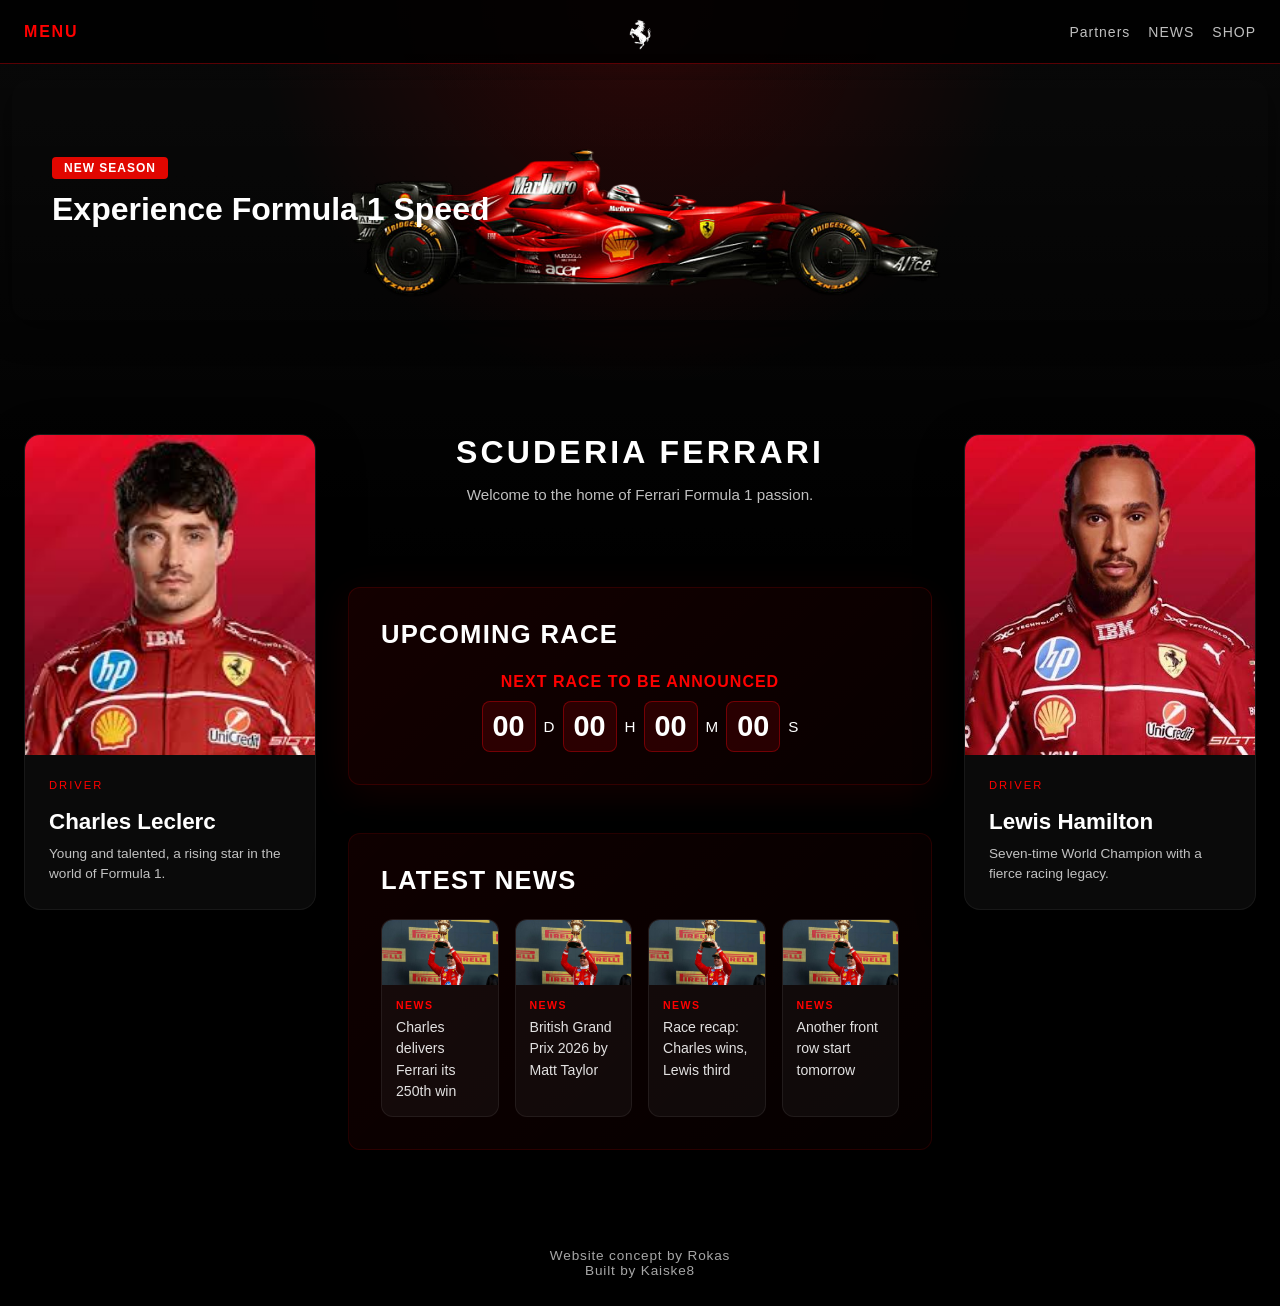
==== index.html @ 15b26557 "update" ====
<!DOCTYPE html>
<html lang="en">
<head>
    <meta charset="UTF-8">
    <meta name="viewport" content="width=device-width, initial-scale=1.0">
    <title>Kaiske8 | Scuderia Ferrari Hub</title>
    <link rel="icon" href="Ferrari-favicon.png" type="image/x-icon">
    <link rel="stylesheet" href="style.css">
</head>
<body>
    <!-- The Top Navigation Bar -->
    <header class="ferrari-navbar">
        <button class="menu-btn" type="button">MENU</button>

        <div class="logo-container" aria-label="Ferrari Homepage">
            <img src="ferrari-logo.png" alt="Ferrari Logo" class="navbar-logo" tabindex="-1">
        </div>

        <div class="nav-actions">
            <a href="https://www.ferrari.com/formula1/partners" class="nav-link" target="_blank" rel="noopener">Partners</a>
            <a href="https://www.ferrari.com/en-RO/formula1/news" class="nav-link" target="_blank" rel="noopener">NEWS</a>
            <a href="https://store.ferrari.com/en-it/" class="nav-link" target="_blank" rel="noopener">SHOP</a>
        </div>
    </header>
   <!-- Main Container for the New Hero Card -->
<div class="f1-hero-card" onclick="playEngineSound()">
  <div class="f1-hero-content">
    <span class="f1-tag">New Season</span>
    <h1>Experience Formula 1 Speed</h1>
  </div>
  
  <!-- F1 Car Image -->
  <img src="f1-car.png" alt="F1 Car" class="f1-car-image">
  
  <!-- Hidden Audio Element -->
  <audio id="f1-engine-sound" src="Engine.mp3" preload="auto"></audio>
</div>

<script>
function playEngineSound() {
  const sound = document.getElementById('f1-engine-sound');
  
  sound.currentTime = 0; 
  
  // Play the engine sound
  sound.play().catch(error => {
    console.log("Browser blocked autoplay. User interaction verified:", error);
  });
}
</script>

<style>
.f1-hero-card {
  position: relative;
  width: calc(100% - 24px);
  margin: 80px auto 32px;
  min-height: 240px;
  background: linear-gradient(135deg, #0000 0%, #0000 100%);
  color: #ffffff;
  border-radius: 16px;
  padding: 40px;
  overflow: hidden;
  cursor: pointer;
  display: flex;
  align-items: center;
  margin-bottom: 50px; /* Crucial: This pushes your old title and cards down */
  box-shadow: 0 10px 30px rgba(0,0,0,0.5);
  transition: transform 0.3s ease, box-shadow 0.3s ease;
}

/* Subtle interactive hover effect */
.f1-hero-card:hover {
  transform: scale(1.005);
  box-shadow: 0 15px 35px rgba(225, 6, 0, 0.2); /* F1 Red glow */
}

.f1-hero-content {
  max-width: 50%;
  z-index: 2;
}

.f1-tag {
  background: #e10600; /* Official F1 Red */
  padding: 4px 12px;
  border-radius: 4px;
  font-weight: bold;
  font-size: 12px;
  text-transform: uppercase;
  letter-spacing: 1px;
}

.f1-hero-content h1 {
  font-size: 2rem;
  margin: 15px 0;
}

.f1-car-image {
  position: absolute;
  right: -25%;
  bottom: 50%;
  height: 150%;
  width: 150%;
  transform: translateY(50%);
  object-fit: contain;
  z-index: 1;
  pointer-events: none;
}
</style>

    <main class="hero-section">
        <section class="homepage-layout">
            <!-- Left: Charles Leclerc -->
            <div class="left-column">
                <a href="charles.html" class="hero-card" aria-label="Charles Leclerc">
                    <img src="charles.jpg" alt="Charles Leclerc" class="driver-photo">
                    <div class="hero-caption">
                        <span class="driver-role">Driver</span>
                        <h2>Charles Leclerc</h2>
                        <p>Young and talented, a rising star in the world of Formula 1.</p>
                    </div>
                </a>
            </div>

            <!-- Middle: Hero Content + Upcoming Race & News -->
            <div class="middle-column">
                <section class="hero-content" style="text-align: center;">
                    <h1> Scuderia Ferrari</h1>
                    <p>Welcome to the home of Ferrari Formula 1 passion.</p>
                </section>

                <section class="next-race">
                    <h2>Upcoming Race</h2>
                    <div id="race-countdown" data-target="2026-06-28T13:00:00Z">
                        <div class="next-race-name"></div>
                        <div class="countdown-timer">
                            <span class="cd-days">00</span> D
                            <span class="cd-hours">00</span> H
                            <span class="cd-minutes">00</span> M
                            <span class="cd-seconds">00</span> S
                        </div>
                    </div>
                </section>

                <section class="news">
                   <h2>Latest News</h2>
                   <div class="news-grid">
                    <a href="https://www.ferrari.com/en-EN/formula1/articles/austrian-grand-prix-2026-free-practice-2" class="news-card" target="_blank" rel="noopener">
                <img src="news-1.jpg" alt="Charles delivers Ferrari its 250th win">
                <div class="news-card-body">
                  <span class="news-tag">Practice 2</span>
                  <p>Free Practice 2: Lewis fifth, Charles eighth </p>
                  </div>
                </a>

                    <a href="https://www.ferrari.com/en-EN/formula1/articles/austrian-grand-prix-2026-free-practice-1" class="news-card" target="_blank" rel="noopener">
                <img src="news-2.jpg" alt="Free practice 1: Lewis fifth, Dino ninth">
                <div class="news-card-body">
                  <span class="news-tag">Practice 1</span>
                  <p>Free practice 1: Lewis fifth, Dino ninth </p>
                   </div>
                </a>

                    <a href="https://www.ferrari.com/en-EN/formula1/articles/austrian-grand-prix-2026-media-leclerc" class="news-card" target="_blank" rel="noopener">
                <img src="news-3.jpg" alt="Charles:"The target is to put everything together">
                <div class="news-card-body">
                  <span class="news-tag">Charles</span>
                  <p>Charles:"The target is to put everything together</p>
                  </div>
                </a>

                    <a href="https://www.ferrari.com/en-EN/formula1/articles/austrian-grand-prix-2026-media-hamilton" class="news-card" target="_blank" rel="noopener">
                <img src="news-4.jpg" alt="Lewis: We are building one step at a time">
                <div class="news-card-body">
                  <span class="news-tag">lewis</span>
                  <p>Lewis: We are building one step at a time</p>
                   </div>
                </a>
                </section>
            </div>

            <!-- Right: Lewis Hamilton -->
            <div class="right-column">
                <a href="lewis.html" class="hero-card" aria-label="Lewis Hamilton">
                    <img src="lewis.jpg" alt="Lewis Hamilton" class="driver-photo">
                    <div class="hero-caption">
                        <span class="driver-role">Driver</span>
                        <h2>Lewis Hamilton</h2>
                        <p>Seven-time World Champion with a fierce racing legacy.</p>
                    </div>
                </a>
            </div>
        </section>
    </main>

    <footer class="site-footer">
        <p>Website concept by Rokas</p>
        <p>Built by Kaiske8</p>
    </footer>

    <script src="script.js"></script>
</body>
</html>
---- style.css ----
/* Resetting defaults so everything fits perfectly */
* {
  margin: 0;
  padding: 0;
  box-sizing: border-box;
}

body {
  background-color: #000000;
  font-family: 'Helvetica Neue', 'Helvetica', sans-serif;
  color: #ffffff;
  min-height: 100vh;
}

body::before {
  content: "";
  position: fixed;
  inset: 0;
  background: radial-gradient(circle at top, rgba(255, 0, 0, 0.15), transparent 35%),
              linear-gradient(180deg, rgba(255, 255, 255, 0.04), transparent 65%);
  pointer-events: none;
  z-index: -1;
}

.ferrari-navbar {
  position: fixed;
  top: 0;
  left: 0;
  width: 100%;
  height: 64px;
  background: rgba(0, 0, 0, 0.88);
  border-bottom: 1px solid rgba(255, 4, 13, 0.35);
  display: flex;
  align-items: center;
  justify-content: space-between;
  padding: 0 24px;
  z-index: 1000;
}

.menu-btn {
  background: none;
  border: none;
  color: #ff0000;
  font-size: 16px;
  font-weight: 700;
  letter-spacing: 1.8px;
  cursor: pointer;
  transition: color 0.25s ease;
}

.menu-btn:hover {
  color: #ffffff;
}

.logo-container {
  position: absolute;
  left: 50%;
  transform: translateX(-50%);
  display: flex;
  align-items: center;
  justify-content: center;
}

.logo-container {
  cursor: default;
}

/* small tooltip shown when hovering the (non-clickable) logo */
.logo-container::after {
  content: attr(data-tooltip);
  position: absolute;
  bottom: -42px;
  left: 50%;
  transform: translateX(-50%) translateY(6px);
  background: rgba(255, 0, 0, 0.96);
  color: #fff;
  padding: 8px 10px;
  border-radius: 8px;
  font-size: 0.85rem;
  white-space: nowrap;
  opacity: 0;
  pointer-events: none;
  transition: opacity 0.16s ease, transform 0.16s ease;
  z-index: 1100;
}

.logo-container:hover::after {
  opacity: 1;
  transform: translateX(-50%) translateY(0);
}

@media (max-width: 640px) {
  .logo-container::after {
    bottom: -36px;
    font-size: 0.8rem;
  }
}

.navbar-logo {
  height: 36px;
  width: auto;
}

.nav-actions {
  display: flex;
  align-items: center;
  gap: 18px;
}

.nav-link {
  color: rgba(255, 255, 255, 0.75);
  text-decoration: none;
  font-size: 14px;
  letter-spacing: 1px;
  transition: color 0.2s ease;
}

.nav-link:hover {
  color: #ffffff;
}

.hero-section {
  padding: 0;
  min-height: auto;
  display: block;
  background: transparent;
}

.hero-content {
  max-width: none;
  padding: 0;
  margin-bottom: 32px;
  text-align: left;
}

.hero-content h1 {
  font-size: 2rem;
  letter-spacing: 0.1em;
  text-transform: uppercase;
  margin-bottom: 12px;
}

.hero-content p {
  font-size: 0.95rem;
  color: rgba(255, 255, 255, 0.75);
  line-height: 1.6;
}

@media (max-width: 640px) {
  .ferrari-navbar {
    padding: 0 16px;
    height: 58px;
  }

  .nav-actions {
    display: none;
  }

  .hero-content {
    padding: 0;
  }

  .hero-content h1 {
    font-size: 1.6rem;
  }

  .hero-content p {
    font-size: 0.85rem;
  }
}

.site-footer {
  text-align: center;
  padding: 18px 24px 28px;
  color: rgba(255, 255, 255, 0.65);
  font-size: 0.85rem;
  letter-spacing: 0.06em;
}

.site-footer p {
  margin: 0;
}

/* Homepage Layout - 3 Column */
.homepage-layout {
  display: grid;
  grid-template-columns: 1fr 2fr 1fr;
  gap: 32px;
  max-width: 1400px;
  margin: 0 auto;
  padding: 64px 24px 80px;
  align-items: start;
}

.left-column,
.right-column {
  display: flex;
  flex-direction: column;
}

.middle-column {
  display: flex;
  flex-direction: column;
  gap: 48px;
}

.hero-card {
  background: rgba(255, 255, 255, 0.04);
  border: 1px solid rgba(255, 255, 255, 0.06);
  border-radius: 16px;
  overflow: hidden;
  box-shadow: 0 15px 50px rgba(0, 0, 0, 0.3);
  transition: transform 0.28s ease, border-color 0.28s ease;
  text-decoration: none;
  color: inherit;
  display: flex;
  flex-direction: column;
}

.hero-card:hover {
  transform: translateY(-4px);
  border-color: rgba(255, 4, 13, 0.45);
}

.driver-photo {
  width: 100%;
  height: 320px;
  object-fit: cover;
  display: block;
}

.hero-caption {
  padding: 24px;
  flex-grow: 1;
  display: flex;
  flex-direction: column;
  justify-content: space-between;
}

.driver-role {
  display: inline-block;
  color: #ff0000;
  letter-spacing: 0.18em;
  text-transform: uppercase;
  font-size: 0.7rem;
  margin-bottom: 10px;
  width: fit-content;
}

.hero-card h2 {
  font-size: 1.4rem;
  margin: 8px 0 8px;
  line-height: 1.2;
}

.hero-card p {
  color: rgba(255, 255, 255, 0.75);
  line-height: 1.5;
  margin: 0;
  font-size: 0.85rem;
}

/* Upcoming Race styling */
.next-race {
  background: linear-gradient(135deg, rgba(255, 0, 0, 0.08) 0%, rgba(255, 0, 0, 0.03) 100%);
  border: 1px solid rgba(255, 0, 0, 0.15);
  border-radius: 12px;
  padding: 32px;
  box-shadow: 0 10px 40px rgba(255, 0, 0, 0.08);
}

.next-race h2 {
  font-size: 1.6rem;
  margin-bottom: 24px;
  letter-spacing: 0.05em;
  text-transform: uppercase;
  font-weight: 700;
}

.next-race p {
  color: rgba(255, 255, 255, 0.8);
  margin-bottom: 20px;
  font-size: 0.95rem;
}

.countdown-timer {
  display: grid;
  grid-template-columns: repeat(4, 1fr);
  gap: 12px;
  font-size: 1.2rem;
}

.cd-days,
.cd-hours,
.cd-minutes,
.cd-seconds {
  background: rgba(255, 0, 0, 0.1);
  padding: 16px 12px;
  border-radius: 8px;
  border: 1px solid rgba(255, 0, 0, 0.2);
  text-align: center;
  font-weight: 700;
  color: #ff0000;
  font-size: 1.8rem;
}

/* News styling */
.news {
  background: linear-gradient(135deg, rgba(255, 0, 0, 0.06) 0%, rgba(255, 0, 0, 0.02) 100%);
  border: 1px solid rgba(255, 0, 0, 0.12);
  border-radius: 12px;
  padding: 32px;
  box-shadow: 0 10px 40px rgba(0, 0, 0, 0.15);
}

.news h2 {
  font-size: 1.6rem;
  margin-bottom: 24px;
  letter-spacing: 0.05em;
  text-transform: uppercase;
  font-weight: 700;
}

.news-list {
  list-style: none;
  padding: 0;
  margin: 0;
  display: flex;
  flex-direction: column;
  gap: 14px;
}

.news-list li {
  border-left: 3px solid #ff0000;
  padding-left: 16px;
  transition: all 0.2s ease;
}

.news-list li:hover {
  border-left-width: 4px;
  padding-left: 14px;
}

.news-list a {
  color: rgba(255, 255, 255, 0.85);
  text-decoration: none;
  font-size: 0.95rem;
  line-height: 1.5;
  transition: color 0.2s ease;
}

.news-list a:hover {
  color: #ff0000;
}

/* Responsive design */
@media (max-width: 1200px) {
  .homepage-layout {
    grid-template-columns: 1fr 1.5fr 1fr;
    gap: 24px;
    margin: 40px auto 60px;
  }

  .driver-photo {
    height: 280px;
  }

  .hero-card h2 {
    font-size: 1.2rem;
  }
}

@media (max-width: 900px) {
  .homepage-layout {
    grid-template-columns: 1fr;
    gap: 40px;
    margin: 40px auto 60px;
  }

  .driver-photo {
    height: 280px;
  }

  .next-race,
  .news {
    padding: 24px;
  }
}

@media (max-width: 640px) {
  .homepage-layout {
    gap: 24px;
    padding: 0 16px;
    margin: 30px auto 40px;
  }

  .driver-photo {
    height: 240px;
  }

  .hero-caption {
    padding: 16px;
  }

  .hero-card h2 {
    font-size: 1rem;
  }

  .hero-card p {
    font-size: 0.8rem;
  }

  .next-race,
  .news {
    padding: 20px;
  }

  .next-race h2,
  .news h2 {
    font-size: 1.4rem;
    margin-bottom: 16px;
  }

  .countdown-timer {
    font-size: 1rem;
  }

  .cd-days,
  .cd-hours,
  .cd-minutes,
  .cd-seconds {
    padding: 12px 8px;
    font-size: 1.4rem;
  }

  .news-list {
    gap: 10px;
  }

  .news-list a {
    font-size: 0.85rem;
  }
}

/* Driver Detail Pages */
.driver-detail {
  flex-shrink: 0;
  max-width: 460px;
  width: min(460px, calc(100% - 40px));
  margin: 80px 0 0 18px;
  padding: 0 6px;
}

.driver-detail > div {
  background: linear-gradient(135deg, rgba(255, 0, 0, 0.08) 0%, rgba(255, 0, 0, 0.03) 100%);
  border: 1px solid rgba(255, 0, 0, 0.18);
  border-radius: 14px;
  overflow: visible;
  display: flex;
  flex-direction: column;
  box-shadow: 0 10px 35px rgba(255, 0, 0, 0.08);
}

.driver-page {
  padding-top: 84px;
}

.driver-page .hero-content {
  text-align: center;
}

.driver-page .hero-content h1 {
  font-size: 3.4rem;
  letter-spacing: 0.18em;
  margin-bottom: 16px;
}

.driver-page .hero-content p {
  font-size: 1rem;
  color: rgba(255, 255, 255, 0.85);
}

.driver-detail h2 {
  font-size: 3rem;
  margin: 28px 18px 14px;
  letter-spacing: 0.1em;
  text-transform: uppercase;
  font-weight: 800;
  line-height: 1.02;
  text-align: center;
}

.driver-detail .accent-line {
  height: 4px;
  width: 70px;
  background: linear-gradient(90deg, #ff0000, rgba(255, 0, 0, 0.4));
  margin: 0 18px 22px;
  border-radius: 2px;
}

.driver-content {
  display: grid;
  grid-template-columns: 210px minmax(0, 1fr);
  gap: 8px;
  padding: 0 14px 18px;
  align-items: start;
}

.driver-photo-box {
  width: 210px;
  aspect-ratio: 4 / 5;
  overflow: hidden;
  border-radius: 12px;
  box-shadow: 0 8px 24px rgba(255, 0, 0, 0.12);
  flex-shrink: 0;
}

.driver-detail img {
  width: 100%;
  height: 100%;
  object-fit: cover;
  display: block;
}

.driver-detail > div > div:last-child {
  display: flex;
  flex-direction: column;
  justify-content: flex-start;
}

.driver-info {
  max-width: 380px;
}

.driver-info > p {
  color: rgba(255, 255, 255, 0.84);
  line-height: 1.7;
  margin-bottom: 20px;
  font-size: 0.88rem;
  letter-spacing: 0.18px;
}

.driver-info-box {
  padding: 12px 0 12px 10px;
}

.stats-grid {
  display: grid;
  grid-template-columns: 1fr 1fr;
  gap: 10px;
  margin-top: 10px;
}

.stat-card {
  background: rgba(255, 0, 0, 0.1);
  padding: 14px 10px;
  border-radius: 12px;
  border: 1px solid rgba(255, 0, 0, 0.28);
  text-align: center;
  transition: all 0.3s ease;
}

.driver-detail h3 {
  font-size: 0.82rem;
  margin: 28px 0 12px;
  color: #ff0000;
  letter-spacing: 0.12em;
  text-transform: uppercase;
  font-weight: 700;
}

.driver-info-box {
  background: rgba(255, 255, 255, 0.05);
  padding: 18px 0 18px 14px;
  border-left: 3px solid #ff0000;
  border-radius: 0;
  margin-bottom: 24px;
}

.driver-info-box ul {
  list-style: none;
  padding: 0;
  margin: 0;
}

.driver-info-box li {
  margin: 12px 0;
  color: rgba(255, 255, 255, 0.88);
  font-size: 0.9rem;
  line-height: 1.4;
}

.driver-info-box strong {
  font-weight: 700;
  color: rgba(255, 255, 255, 0.95);
}

.driver-info-box span {
  color: rgba(255, 255, 255, 0.7);
}

.stats-grid {
  display: grid;
  grid-template-columns: 1fr 1fr;
  gap: 14px;
  margin-top: 12px;
}

.stat-card {
  background: rgba(255, 0, 0, 0.1);
  padding: 22px 16px;
  border-radius: 12px;
  border: 1px solid rgba(255, 0, 0, 0.25);
  text-align: center;
  transition: all 0.3s ease;
}

.stat-card:hover {
  background: rgba(255, 0, 0, 0.15);
  border-color: rgba(255, 0, 0, 0.4);
  transform: translateY(-2px);
}

.stat-number {
  font-size: 2.2rem;
  font-weight: 700;
  color: #ff0000;
  margin-bottom: 6px;
  letter-spacing: 0.02em;
}

.stat-label {
  font-size: 0.75rem;
  color: rgba(255, 255, 255, 0.65);
  letter-spacing: 0.08em;
  text-transform: uppercase;
}

/* Tablet view */
@media (max-width: 768px) {
  .driver-detail {
    max-width: 520px;
    width: min(520px, calc(100% - 40px));
    margin: 60px auto 0;
    padding: 0 8px;
  }

  .driver-detail h2 {
    font-size: 2rem;
  }

  .driver-content {
    grid-template-columns: 1fr;
    gap: 18px;
    padding: 0 16px 22px;
  }

  .driver-photo-box {
    max-width: 260px;
    margin: 0 auto;
  }

  .driver-info > p {
    font-size: 0.88rem;
    margin-bottom: 20px;
  }

  .driver-detail h3 {
    font-size: 0.82rem;
    margin: 22px 0 10px;
  }

  .driver-info-box {
    padding: 12px 0 12px 10px;
    margin-bottom: 16px;
  }

  .driver-info-box li {
    font-size: 0.82rem;
    margin: 6px 0;
  }

  .stat-card {
    padding: 12px 10px;
  }

  .stat-number {
    font-size: 1.6rem;
  }

  .stat-label {
    font-size: 0.7rem;
  }
}

/* Mobile view */
@media (max-width: 640px) {
  .driver-detail {
    max-width: 480px;
    margin: 60px auto 40px;
    padding: 0 16px;
  }

  .driver-detail h2 {
    font-size: 1.9rem;
    margin: 24px 16px 14px;
  }

  .driver-detail .accent-line {
    margin: 0 16px 18px;
  }

  .driver-content {
    grid-template-columns: 1fr;
    gap: 22px;
    padding: 0 16px 20px;
  }

  .driver-photo-box {
    max-width: 240px;
    margin: 0 auto;
  }

  .driver-detail > div > div:last-child > p {
    font-size: 0.88rem;
    margin-bottom: 22px;
    line-height: 1.7;
  }

  .driver-detail h3 {
    font-size: 0.82rem;
    margin: 18px 0 10px;
  }

  .driver-info-box {
    margin-bottom: 18px;
    padding: 14px 0 14px 12px;
  }

  .driver-info-box li {
    margin: 7px 0;
    font-size: 0.84rem;
  }

  .stats-grid {
    gap: 10px;
  }

  .stat-card {
    padding: 14px 12px;
    border-radius: 10px;
  }

  .stat-number {
    font-size: 1.7rem;
  }

  .stat-label {
    font-size: 0.7rem;
  }
}

.news-grid {
  display: grid;
  grid-template-columns: repeat(4, 1fr);
  gap: 16px;
}

.news-card {
  display: flex;
  flex-direction: column;
  background: rgba(255, 255, 255, 0.04);
  border: 1px solid rgba(255, 255, 255, 0.07);
  border-radius: 12px;
  overflow: hidden;
  text-decoration: none;
  color: inherit;
  transition: border-color 0.25s ease, transform 0.25s ease;
}

.news-card:hover {
  border-color: rgba(255, 4, 13, 0.45);
  transform: translateY(-3px);
}

.news-card img {
  width: 100%;
  aspect-ratio: 16 / 9;
  object-fit: cover;
  display: block;
}

.news-card-body {
  padding: 14px;
  display: flex;
  flex-direction: column;
  gap: 6px;
}

.news-tag {
  font-size: 0.66rem;
  letter-spacing: 0.14em;
  text-transform: uppercase;
  color: #ff0000;
  font-weight: 700;
}

.news-card p {
  font-size: 0.88rem;
  color: rgba(255, 255, 255, 0.88);
  line-height: 1.5;
  margin: 0;
}
.driver-extended {
    padding: 8px 0 0 0;
}

.extended-heading {
    font-size: 0.82rem;
    color: #ff0000;
    letter-spacing: 0.12em;
    text-transform: uppercase;
    font-weight: 700;
    margin: 0 0 14px;
}

.driver-bio {
    display: flex;
    flex-direction: column;
    gap: 12px;
    margin-bottom: 32px;
}

.driver-bio p {
    color: rgba(255, 255, 255, 0.8);
    font-size: 0.88rem;
    line-height: 1.75;
}

.career-timeline {
    border-left: 2px solid rgba(255, 0, 0, 0.3);
}

.timeline-item {
    display: flex;
    gap: 16px;
    padding: 14px 0 14px 20px;
    position: relative;
    border-bottom: 1px solid rgba(255, 255, 255, 0.05);
}

.timeline-item:last-child { border-bottom: none; }

.timeline-item::before {
    content: '';
    position: absolute;
    left: -5px;
    top: 20px;
    width: 8px;
    height: 8px;
    border-radius: 50%;
    background: #ff0000;
    box-shadow: 0 0 6px rgba(255, 0, 0, 0.6);
}

.tl-year {
    font-size: 0.72rem;
    font-weight: 700;
    color: #ff0000;
    white-space: nowrap;
    min-width: 52px;
    padding-top: 2px;
}

.tl-content strong {
    display: block;
    font-size: 0.85rem;
    color: rgba(255, 255, 255, 0.95);
    margin-bottom: 4px;
}

.tl-content p {
    font-size: 0.8rem;
    color: rgba(255, 255, 255, 0.62);
    line-height: 1.55;
    margin: 0;
}
.driver-page-layout {
    display: grid;
    grid-template-columns: 480px 1fr;
    gap: 40px;
    padding: 0 24px 80px;
    align-items: start;
    width: 100%;
}
.next-race-name {
  font-size: 1rem;
  font-weight: 700;
  color: #ff0000;
  margin-bottom: 10px;
  text-transform: uppercase;
  letter-spacing: 1px;
}

#race-countdown {
  text-align: center;
}

.countdown-timer {
  display: flex;
  gap: 8px;
  justify-content: center;
  align-items: center;
  flex-wrap: wrap;
  font-size: 0.95rem;
}

.cd-days,
.cd-hours,
.cd-minutes,
.cd-seconds {
  min-width: 44px;
  padding: 8px 10px;
  border-radius: 8px;
  border: 1px solid rgba(255, 4, 13, 0.35);
  background: rgba(255, 4, 13, 0.12);
  color: #ffffff;
  font-weight: 700;
  text-align: center;
}
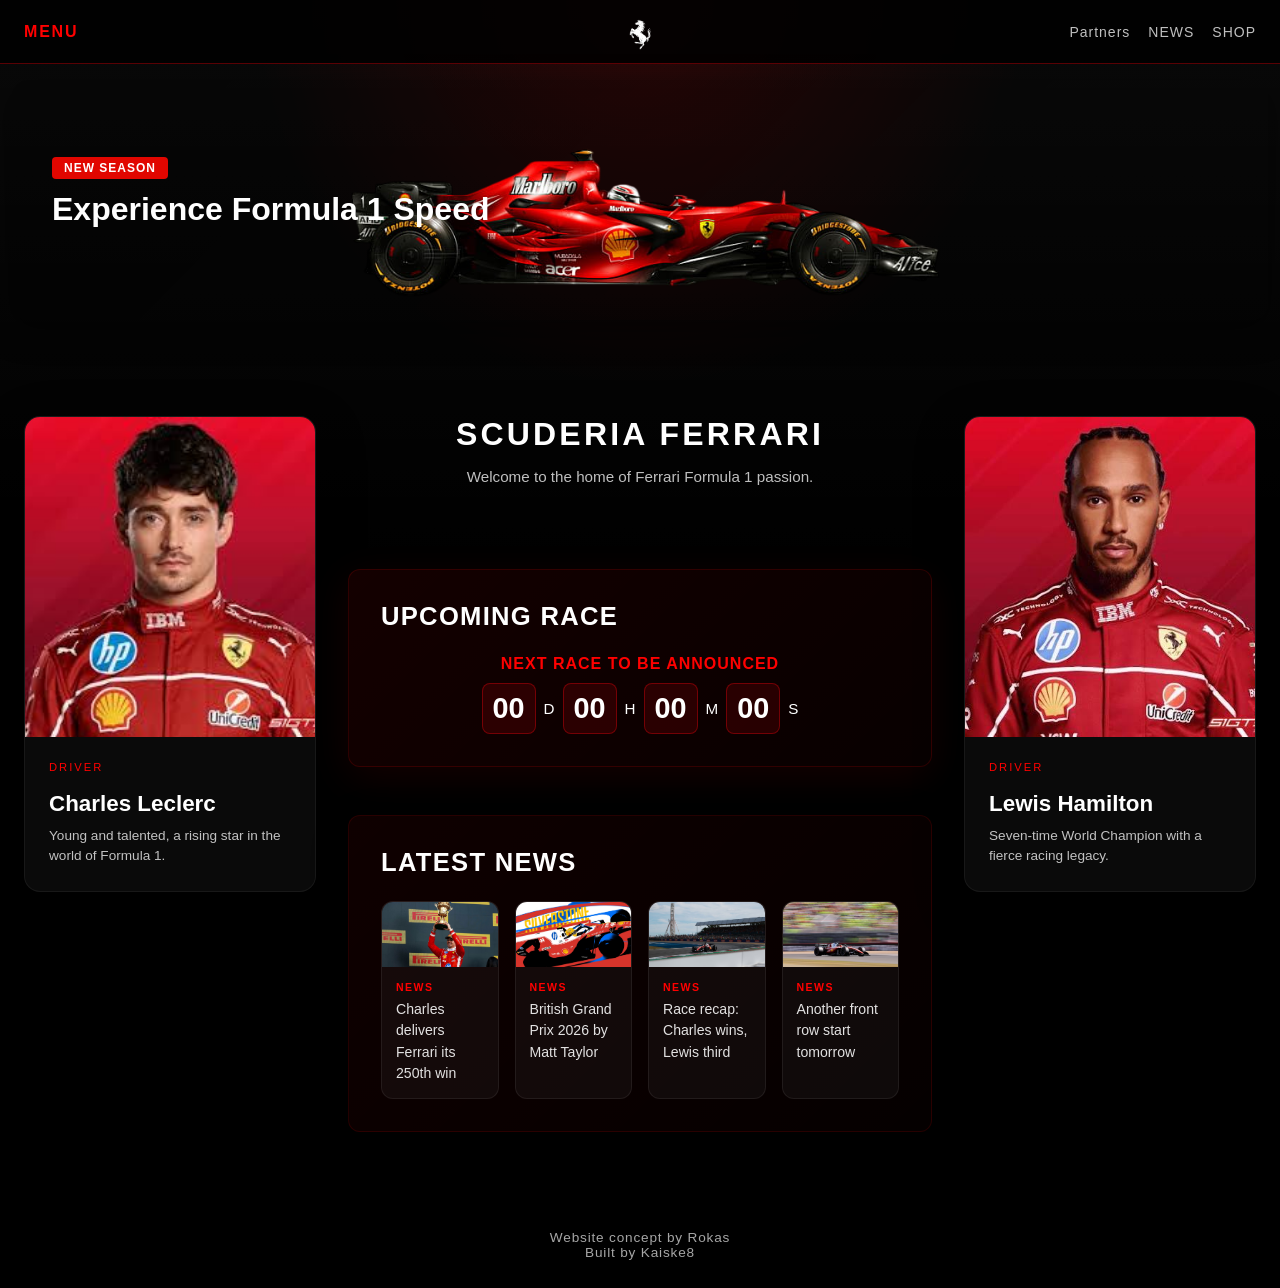
==== commit d2f4c4ab: "final update" ====
--- a/index.html
+++ b/index.html
@@ -8,7 +8,6 @@
     <link rel="stylesheet" href="style.css">
 </head>
 <body>
-    <!-- The Top Navigation Bar -->
     <header class="ferrari-navbar">
         <button class="menu-btn" type="button">MENU</button>
 
@@ -22,94 +21,17 @@
             <a href="https://store.ferrari.com/en-it/" class="nav-link" target="_blank" rel="noopener">SHOP</a>
         </div>
     </header>
-   <!-- Main Container for the New Hero Card -->
-<div class="f1-hero-card" onclick="playEngineSound()">
-  <div class="f1-hero-content">
-    <span class="f1-tag">New Season</span>
-    <h1>Experience Formula 1 Speed</h1>
-  </div>
-  
-  <!-- F1 Car Image -->
-  <img src="f1-car.png" alt="F1 Car" class="f1-car-image">
-  
-  <!-- Hidden Audio Element -->
-  <audio id="f1-engine-sound" src="Engine.mp3" preload="auto"></audio>
-</div>
-
-<script>
-function playEngineSound() {
-  const sound = document.getElementById('f1-engine-sound');
-  
-  sound.currentTime = 0; 
-  
-  // Play the engine sound
-  sound.play().catch(error => {
-    console.log("Browser blocked autoplay. User interaction verified:", error);
-  });
-}
-</script>
-
-<style>
-.f1-hero-card {
-  position: relative;
-  width: calc(100% - 24px);
-  margin: 80px auto 32px;
-  min-height: 240px;
-  background: linear-gradient(135deg, #0000 0%, #0000 100%);
-  color: #ffffff;
-  border-radius: 16px;
-  padding: 40px;
-  overflow: hidden;
-  cursor: pointer;
-  display: flex;
-  align-items: center;
-  margin-bottom: 50px; /* Crucial: This pushes your old title and cards down */
-  box-shadow: 0 10px 30px rgba(0,0,0,0.5);
-  transition: transform 0.3s ease, box-shadow 0.3s ease;
-}
-
-/* Subtle interactive hover effect */
-.f1-hero-card:hover {
-  transform: scale(1.005);
-  box-shadow: 0 15px 35px rgba(225, 6, 0, 0.2); /* F1 Red glow */
-}
-
-.f1-hero-content {
-  max-width: 50%;
-  z-index: 2;
-}
-
-.f1-tag {
-  background: #e10600; /* Official F1 Red */
-  padding: 4px 12px;
-  border-radius: 4px;
-  font-weight: bold;
-  font-size: 12px;
-  text-transform: uppercase;
-  letter-spacing: 1px;
-}
-
-.f1-hero-content h1 {
-  font-size: 2rem;
-  margin: 15px 0;
-}
-
-.f1-car-image {
-  position: absolute;
-  right: -25%;
-  bottom: 50%;
-  height: 150%;
-  width: 150%;
-  transform: translateY(50%);
-  object-fit: contain;
-  z-index: 1;
-  pointer-events: none;
-}
-</style>
+    <div class="f1-hero-card" tabindex="0" role="button" aria-label="Play engine sound">
+        <div class="f1-hero-content">
+            <span class="f1-tag">New Season</span>
+            <h2>Experience Formula 1 Speed</h2>
+        </div>
+        <img src="f1-car.png" alt="F1 Car" class="f1-car-image">
+        <audio id="f1-engine-sound" src="Engine.mp3" preload="auto"></audio>
+    </div>
 
     <main class="hero-section">
         <section class="homepage-layout">
-            <!-- Left: Charles Leclerc -->
             <div class="left-column">
                 <a href="charles.html" class="hero-card" aria-label="Charles Leclerc">
                     <img src="charles.jpg" alt="Charles Leclerc" class="driver-photo">
@@ -121,10 +43,9 @@
                 </a>
             </div>
 
-            <!-- Middle: Hero Content + Upcoming Race & News -->
             <div class="middle-column">
-                <section class="hero-content" style="text-align: center;">
-                    <h1> Scuderia Ferrari</h1>
+                <section class="hero-content hero-content--centered">
+                    <h1>Scuderia Ferrari</h1>
                     <p>Welcome to the home of Ferrari Formula 1 passion.</p>
                 </section>
 
@@ -161,10 +82,10 @@
                 </a>
 
                     <a href="https://www.ferrari.com/en-EN/formula1/articles/austrian-grand-prix-2026-media-leclerc" class="news-card" target="_blank" rel="noopener">
-                <img src="news-3.jpg" alt="Charles:"The target is to put everything together">
+                <img src="news-3.jpg" alt="Charles — The target is to put everything together">
                 <div class="news-card-body">
                   <span class="news-tag">Charles</span>
-                  <p>Charles:"The target is to put everything together</p>
+                  <p>Charles: "The target is to put everything together"</p>
                   </div>
                 </a>
 
@@ -178,7 +99,6 @@
                 </section>
             </div>
 
-            <!-- Right: Lewis Hamilton -->
             <div class="right-column">
                 <a href="lewis.html" class="hero-card" aria-label="Lewis Hamilton">
                     <img src="lewis.jpg" alt="Lewis Hamilton" class="driver-photo">
--- a/style.css
+++ b/style.css
@@ -119,6 +119,60 @@
   color: #ffffff;
 }
 
+.f1-hero-card {
+  position: relative;
+  width: calc(100% - 24px);
+  margin: 80px auto 32px;
+  min-height: 240px;
+  background: linear-gradient(135deg, rgba(0, 0, 0, 0.25), rgba(0, 0, 0, 0.05));
+  color: #ffffff;
+  border-radius: 16px;
+  padding: 40px;
+  overflow: hidden;
+  cursor: pointer;
+  display: flex;
+  align-items: center;
+  box-shadow: 0 10px 30px rgba(0,0,0,0.5);
+  transition: transform 0.3s ease, box-shadow 0.3s ease;
+}
+
+.f1-hero-card:hover {
+  transform: scale(1.005);
+  box-shadow: 0 15px 35px rgba(225, 6, 0, 0.2);
+}
+
+.f1-hero-content {
+  max-width: 50%;
+  z-index: 2;
+}
+
+.f1-tag {
+  background: #e10600;
+  padding: 4px 12px;
+  border-radius: 4px;
+  font-weight: bold;
+  font-size: 12px;
+  text-transform: uppercase;
+  letter-spacing: 1px;
+}
+
+.f1-hero-content h2 {
+  font-size: 2rem;
+  margin: 15px 0;
+}
+
+.f1-car-image {
+  position: absolute;
+  right: -25%;
+  bottom: 50%;
+  height: 150%;
+  width: 150%;
+  transform: translateY(50%);
+  object-fit: contain;
+  z-index: 1;
+  pointer-events: none;
+}
+
 .hero-section {
   padding: 0;
   min-height: auto;
@@ -131,6 +185,10 @@
   padding: 0;
   margin-bottom: 32px;
   text-align: left;
+}
+
+.hero-content--centered {
+  text-align: center;
 }
 
 .hero-content h1 {
@@ -381,9 +439,29 @@
     height: 280px;
   }
 
+  .f1-hero-card {
+    margin: 60px auto 24px;
+    min-height: 220px;
+    padding: 32px;
+  }
+
+  .f1-hero-content {
+    max-width: 100%;
+  }
+
+  .f1-car-image {
+    right: -20%;
+    height: 140%;
+    width: 140%;
+  }
+
   .next-race,
   .news {
     padding: 24px;
+  }
+
+  .news-grid {
+    grid-template-columns: 1fr;
   }
 }
 
@@ -410,6 +488,19 @@
     font-size: 0.8rem;
   }
 
+  .f1-hero-card {
+    width: calc(100% - 24px);
+    margin: 50px auto 24px;
+    min-height: 200px;
+    padding: 28px 18px;
+  }
+
+  .f1-car-image {
+    right: -15%;
+    height: 130%;
+    width: 130%;
+  }
+
   .next-race,
   .news {
     padding: 20px;
@@ -423,6 +514,7 @@
 
   .countdown-timer {
     font-size: 1rem;
+    grid-template-columns: repeat(2, 1fr);
   }
 
   .cd-days,
@@ -431,6 +523,10 @@
   .cd-seconds {
     padding: 12px 8px;
     font-size: 1.4rem;
+  }
+
+  .news-grid {
+    grid-template-columns: 1fr;
   }
 
   .news-list {
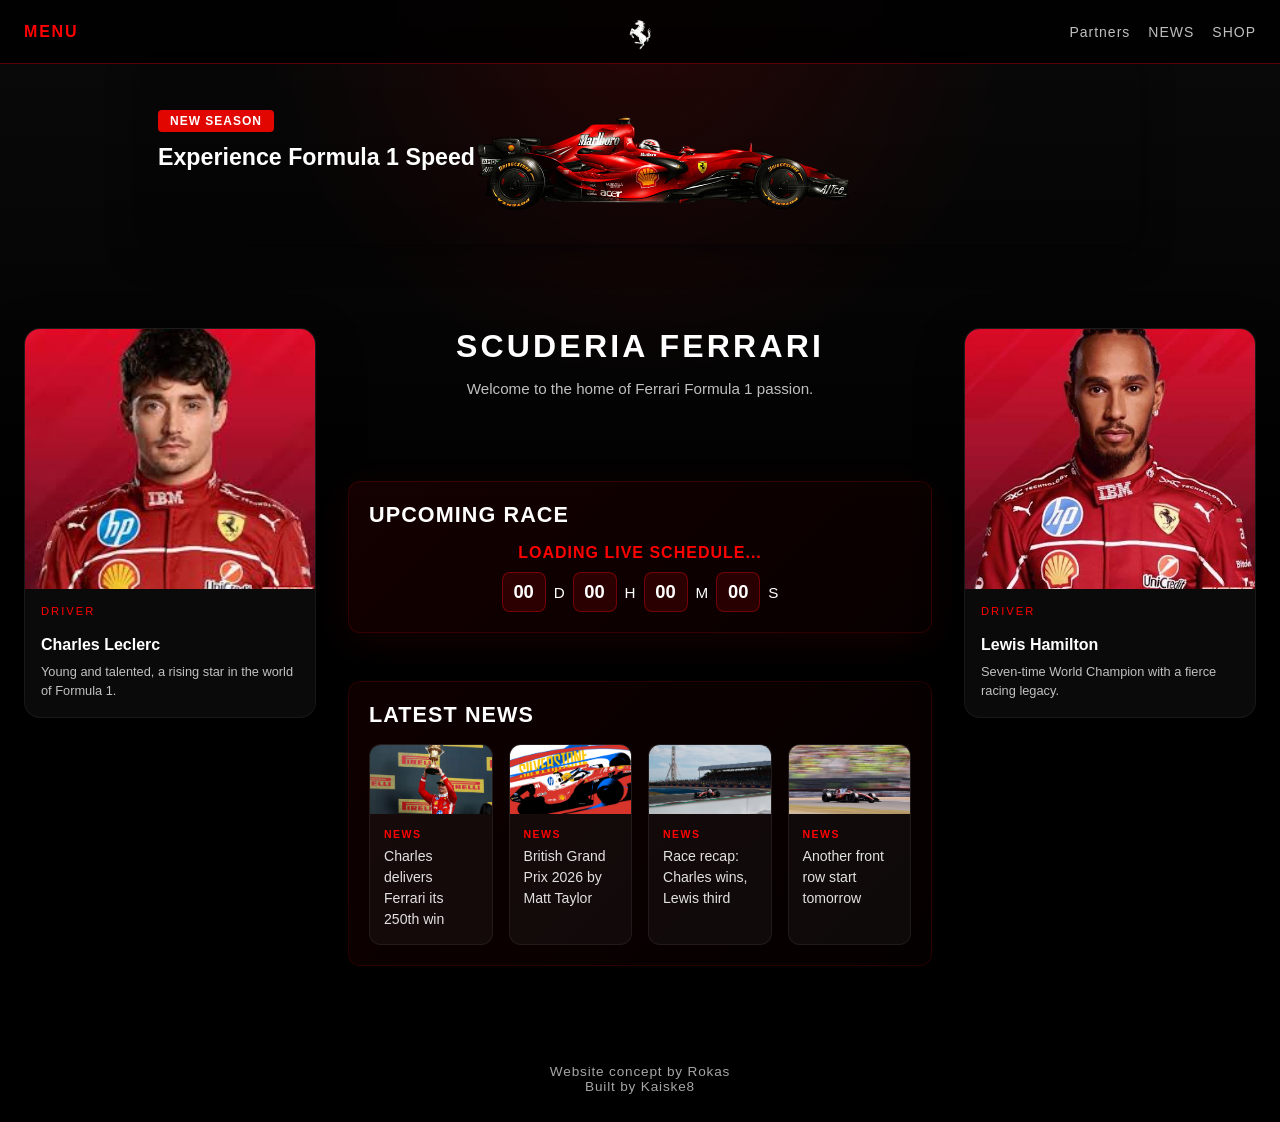
==== commit 4d7dcebc: "countdown update" ====
--- a/index.html
+++ b/index.html
@@ -21,7 +21,7 @@
             <a href="https://store.ferrari.com/en-it/" class="nav-link" target="_blank" rel="noopener">SHOP</a>
         </div>
     </header>
-    <div class="f1-hero-card" tabindex="0" role="button" aria-label="Play engine sound">
+    <div class="f1-hero-card">
         <div class="f1-hero-content">
             <span class="f1-tag">New Season</span>
             <h2>Experience Formula 1 Speed</h2>
--- a/style.css
+++ b/style.css
@@ -129,11 +129,14 @@
   border-radius: 16px;
   padding: 40px;
   overflow: hidden;
-  cursor: pointer;
   display: flex;
   align-items: center;
   box-shadow: 0 10px 30px rgba(0,0,0,0.5);
   transition: transform 0.3s ease, box-shadow 0.3s ease;
+}
+
+.f1-hero-card audio {
+  display: none;
 }
 
 .f1-hero-card:hover {
@@ -430,9 +433,22 @@
 
 @media (max-width: 900px) {
   .homepage-layout {
-    grid-template-columns: 1fr;
-    gap: 40px;
+    grid-template-columns: repeat(2, minmax(0, 1fr));
+    gap: 24px;
     margin: 40px auto 60px;
+  }
+
+  .left-column {
+    grid-column: 1;
+  }
+
+  .right-column {
+    grid-column: 2;
+  }
+
+  .middle-column {
+    grid-column: 1 / -1;
+    gap: 24px;
   }
 
   .driver-photo {
@@ -467,13 +483,72 @@
 
 @media (max-width: 640px) {
   .homepage-layout {
-    gap: 24px;
-    padding: 0 16px;
-    margin: 30px auto 40px;
-  }
+    display: grid;
+    grid-template-columns: minmax(0, 1fr) minmax(0, 1fr);
+    grid-template-areas: "left right" "middle middle";
+    gap: 18px;
+    padding: 0 16px 48px;
+    margin: 28px auto 40px;
+  }
+
+  .left-column { grid-area: left; display:flex; justify-content:center; }
+  .right-column { grid-area: right; display:flex; justify-content:center; }
+  .middle-column { grid-area: middle; display:flex; flex-direction:column; align-items:center; gap:18px; }
+
+  /* keep driver cards visually balanced on either side */
+  .left-column .hero-card,
+  .right-column .hero-card {
+    width: 92%;
+    max-width: 280px;
+    margin: 0;
+  }
+
+  /* middle column constrained and centered like the screenshot */
+  .middle-column .next-race,
+  .middle-column .news {
+    width: 100%;
+    max-width: 520px;
+    margin: 0 auto;
+  }
+
+  .driver-photo { height: 260px; }
+
+  .hero-caption { padding: 16px; }
+
+  .hero-card h2 { font-size: 1rem; }
+
+  .hero-card p { font-size: 0.8rem; }
+
+  .f1-hero-card { width: min(100%, 1000px); margin: 54px auto 20px; min-height: 190px; padding: 24px 18px; }
+
+  .f1-hero-content { max-width: 58%; }
+
+  .f1-hero-content h2 { font-size: 1.45rem; line-height: 1.2; }
+
+  .f1-car-image { right: -12%; height: 120%; width: 120%; }
+
+  .next-race, .news { padding: 18px 20px; }
+
+  .next-race h2, .news h2 { font-size: 1.35rem; margin-bottom: 14px; }
+
+  /* compact countdown */
+  .countdown-timer { font-size: 0.9rem; grid-template-columns: repeat(4, minmax(0, 1fr)); gap: 8px; }
+  .cd-days, .cd-hours, .cd-minutes, .cd-seconds { min-width: 0; padding: 10px 6px; font-size: 1.15rem; }
+
+  /* news appears as a narrow centered card with small tiles */
+  .news-grid { grid-template-columns: repeat(4, minmax(0, 84px)); gap: 10px; justify-content: center; }
+
+  .news-card { width: 100%; border-radius: 12px; overflow: hidden; display: flex; flex-direction: column; align-items: center; text-align: center; }
+  .news-card img { width: 100%; height: 60px; object-fit: cover; display:block; }
+  .news-card-body { padding: 8px 10px; }
+  .news-card p { font-size: 0.72rem; line-height: 1.05; max-height: 3.3rem; overflow: hidden; }
+
+  .news-list { gap: 10px; }
+  .news-list a { font-size: 0.85rem; }
+}
 
   .driver-photo {
-    height: 240px;
+    height: 260px;
   }
 
   .hero-caption {
@@ -489,16 +564,25 @@
   }
 
   .f1-hero-card {
-    width: calc(100% - 24px);
-    margin: 50px auto 24px;
-    min-height: 200px;
-    padding: 28px 18px;
+    width: min(100%, 1000px);
+    margin: 54px auto 20px;
+    min-height: 190px;
+    padding: 24px 18px;
+  }
+
+  .f1-hero-content {
+    max-width: 58%;
+  }
+
+  .f1-hero-content h2 {
+    font-size: 1.45rem;
+    line-height: 1.2;
   }
 
   .f1-car-image {
-    right: -15%;
-    height: 130%;
-    width: 130%;
+    right: -12%;
+    height: 120%;
+    width: 120%;
   }
 
   .next-race,
@@ -508,33 +592,56 @@
 
   .next-race h2,
   .news h2 {
-    font-size: 1.4rem;
+    font-size: 1.35rem;
     margin-bottom: 16px;
   }
 
   .countdown-timer {
-    font-size: 1rem;
-    grid-template-columns: repeat(2, 1fr);
+    font-size: 0.9rem;
+    grid-template-columns: repeat(4, minmax(0, 1fr));
+    gap: 8px;
   }
 
   .cd-days,
   .cd-hours,
   .cd-minutes,
   .cd-seconds {
-    padding: 12px 8px;
-    font-size: 1.4rem;
+    min-width: 0;
+    padding: 10px 6px;
+    font-size: 1.15rem;
+  }
+
+  .news-grid {
+    grid-template-columns: repeat(2, minmax(0, 1fr));
+    gap: 12px;
+  }
+
+  .news-list {
+    gap: 10px;
+  }
+
+  .news-list a {
+    font-size: 0.85rem;
+  }
+
+@media (max-width: 480px) {
+  .f1-hero-content {
+    max-width: 100%;
+  }
+
+  .f1-hero-card {
+    min-height: 210px;
+    padding: 22px 16px;
+  }
+
+  .f1-car-image {
+    right: -22%;
+    height: 115%;
+    width: 115%;
   }
 
   .news-grid {
     grid-template-columns: 1fr;
-  }
-
-  .news-list {
-    gap: 10px;
-  }
-
-  .news-list a {
-    font-size: 0.85rem;
   }
 }
 
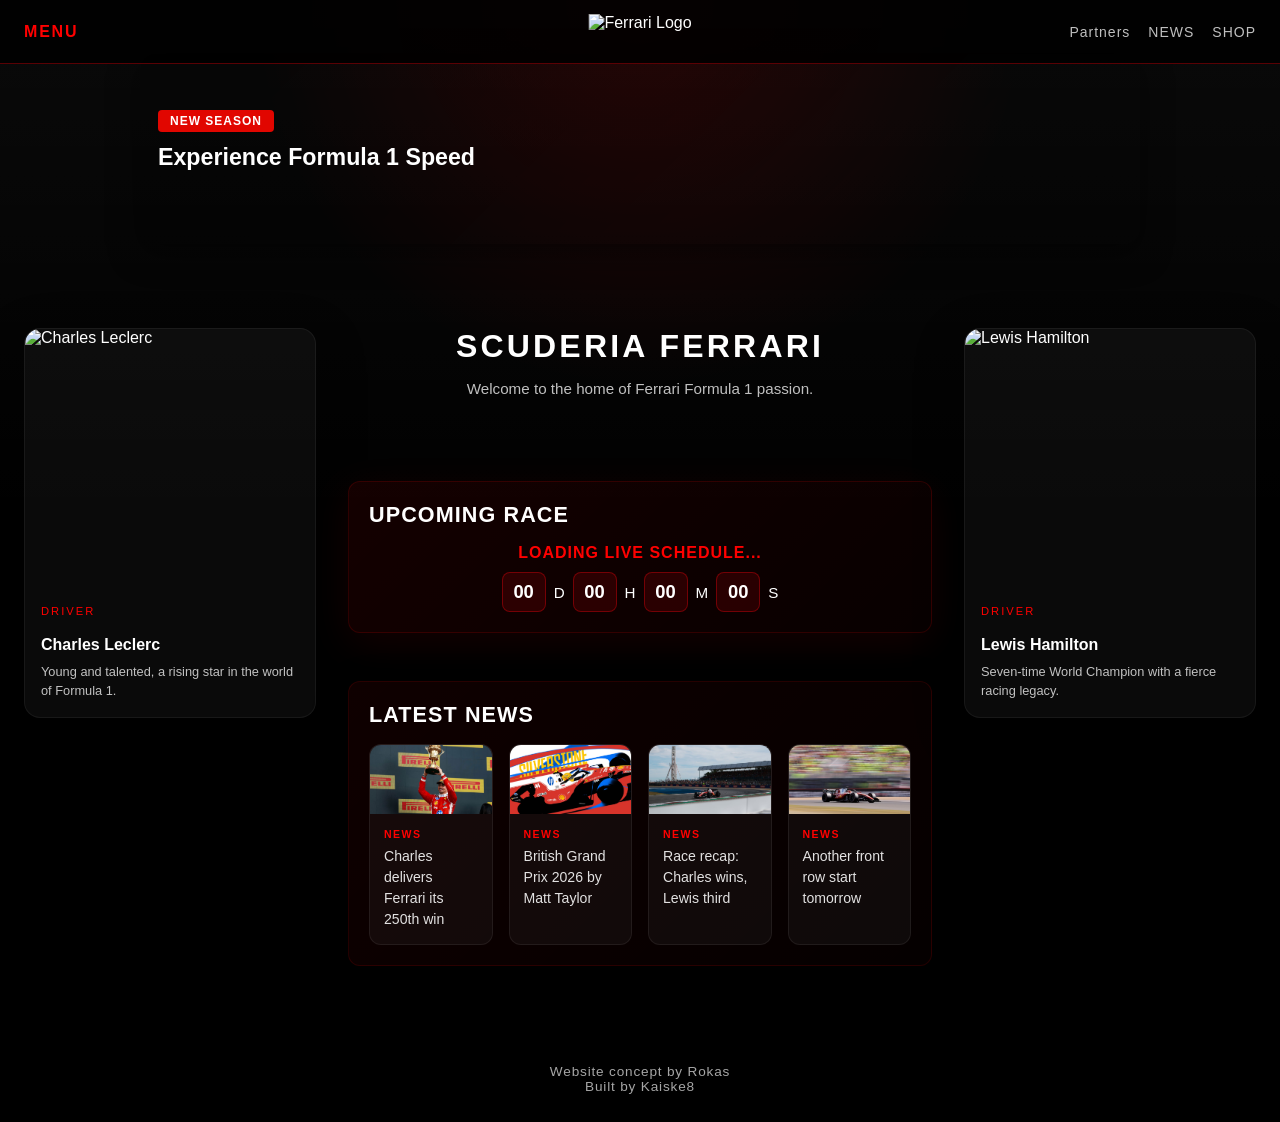
==== commit c3d74310: "final" ====
--- a/index.html
+++ b/index.html
@@ -4,7 +4,7 @@
     <meta charset="UTF-8">
     <meta name="viewport" content="width=device-width, initial-scale=1.0">
     <title>Kaiske8 | Scuderia Ferrari Hub</title>
-    <link rel="icon" href="Ferrari-favicon.png" type="image/x-icon">
+    <link rel="icon" href="assets/Ferrari-favicon.png" type="image/x-icon">
     <link rel="stylesheet" href="style.css">
 </head>
 <body>
@@ -12,7 +12,7 @@
         <button class="menu-btn" type="button">MENU</button>
 
         <div class="logo-container" aria-label="Ferrari Homepage">
-            <img src="ferrari-logo.png" alt="Ferrari Logo" class="navbar-logo" tabindex="-1">
+            <img src="assets/ferrari-logo.png" alt="Ferrari Logo" class="navbar-logo" tabindex="-1">
         </div>
 
         <div class="nav-actions">
@@ -26,15 +26,15 @@
             <span class="f1-tag">New Season</span>
             <h2>Experience Formula 1 Speed</h2>
         </div>
-        <img src="f1-car.png" alt="F1 Car" class="f1-car-image">
-        <audio id="f1-engine-sound" src="Engine.mp3" preload="auto"></audio>
+        <img src="assets/f1-car.png" alt="F1 Car" class="f1-car-image">
+        <audio id="f1-engine-sound" src="assets/Engine.mp3" preload="auto"></audio>
     </div>
 
     <main class="hero-section">
         <section class="homepage-layout">
             <div class="left-column">
                 <a href="charles.html" class="hero-card" aria-label="Charles Leclerc">
-                    <img src="charles.jpg" alt="Charles Leclerc" class="driver-photo">
+                    <img src="assets/charles.jpg" alt="Charles Leclerc" class="driver-photo">
                     <div class="hero-caption">
                         <span class="driver-role">Driver</span>
                         <h2>Charles Leclerc</h2>
@@ -66,7 +66,7 @@
                    <h2>Latest News</h2>
                    <div class="news-grid">
                     <a href="https://www.ferrari.com/en-EN/formula1/articles/austrian-grand-prix-2026-free-practice-2" class="news-card" target="_blank" rel="noopener">
-                <img src="news-1.jpg" alt="Charles delivers Ferrari its 250th win">
+                <img src="assets/news-1.jpg" alt="Charles delivers Ferrari its 250th win">
                 <div class="news-card-body">
                   <span class="news-tag">Practice 2</span>
                   <p>Free Practice 2: Lewis fifth, Charles eighth </p>
@@ -74,7 +74,7 @@
                 </a>
 
                     <a href="https://www.ferrari.com/en-EN/formula1/articles/austrian-grand-prix-2026-free-practice-1" class="news-card" target="_blank" rel="noopener">
-                <img src="news-2.jpg" alt="Free practice 1: Lewis fifth, Dino ninth">
+                <img src="assets/news-2.jpg" alt="Free practice 1: Lewis fifth, Dino ninth">
                 <div class="news-card-body">
                   <span class="news-tag">Practice 1</span>
                   <p>Free practice 1: Lewis fifth, Dino ninth </p>
@@ -82,7 +82,7 @@
                 </a>
 
                     <a href="https://www.ferrari.com/en-EN/formula1/articles/austrian-grand-prix-2026-media-leclerc" class="news-card" target="_blank" rel="noopener">
-                <img src="news-3.jpg" alt="Charles — The target is to put everything together">
+                <img src="assets/news-3.jpg" alt="Charles — The target is to put everything together">
                 <div class="news-card-body">
                   <span class="news-tag">Charles</span>
                   <p>Charles: "The target is to put everything together"</p>
@@ -90,7 +90,7 @@
                 </a>
 
                     <a href="https://www.ferrari.com/en-EN/formula1/articles/austrian-grand-prix-2026-media-hamilton" class="news-card" target="_blank" rel="noopener">
-                <img src="news-4.jpg" alt="Lewis: We are building one step at a time">
+                <img src="assets/news-4.jpg" alt="Lewis: We are building one step at a time">
                 <div class="news-card-body">
                   <span class="news-tag">lewis</span>
                   <p>Lewis: We are building one step at a time</p>
@@ -101,7 +101,7 @@
 
             <div class="right-column">
                 <a href="lewis.html" class="hero-card" aria-label="Lewis Hamilton">
-                    <img src="lewis.jpg" alt="Lewis Hamilton" class="driver-photo">
+                    <img src="assets/lewis.jpg" alt="Lewis Hamilton" class="driver-photo">
                     <div class="hero-caption">
                         <span class="driver-role">Driver</span>
                         <h2>Lewis Hamilton</h2>
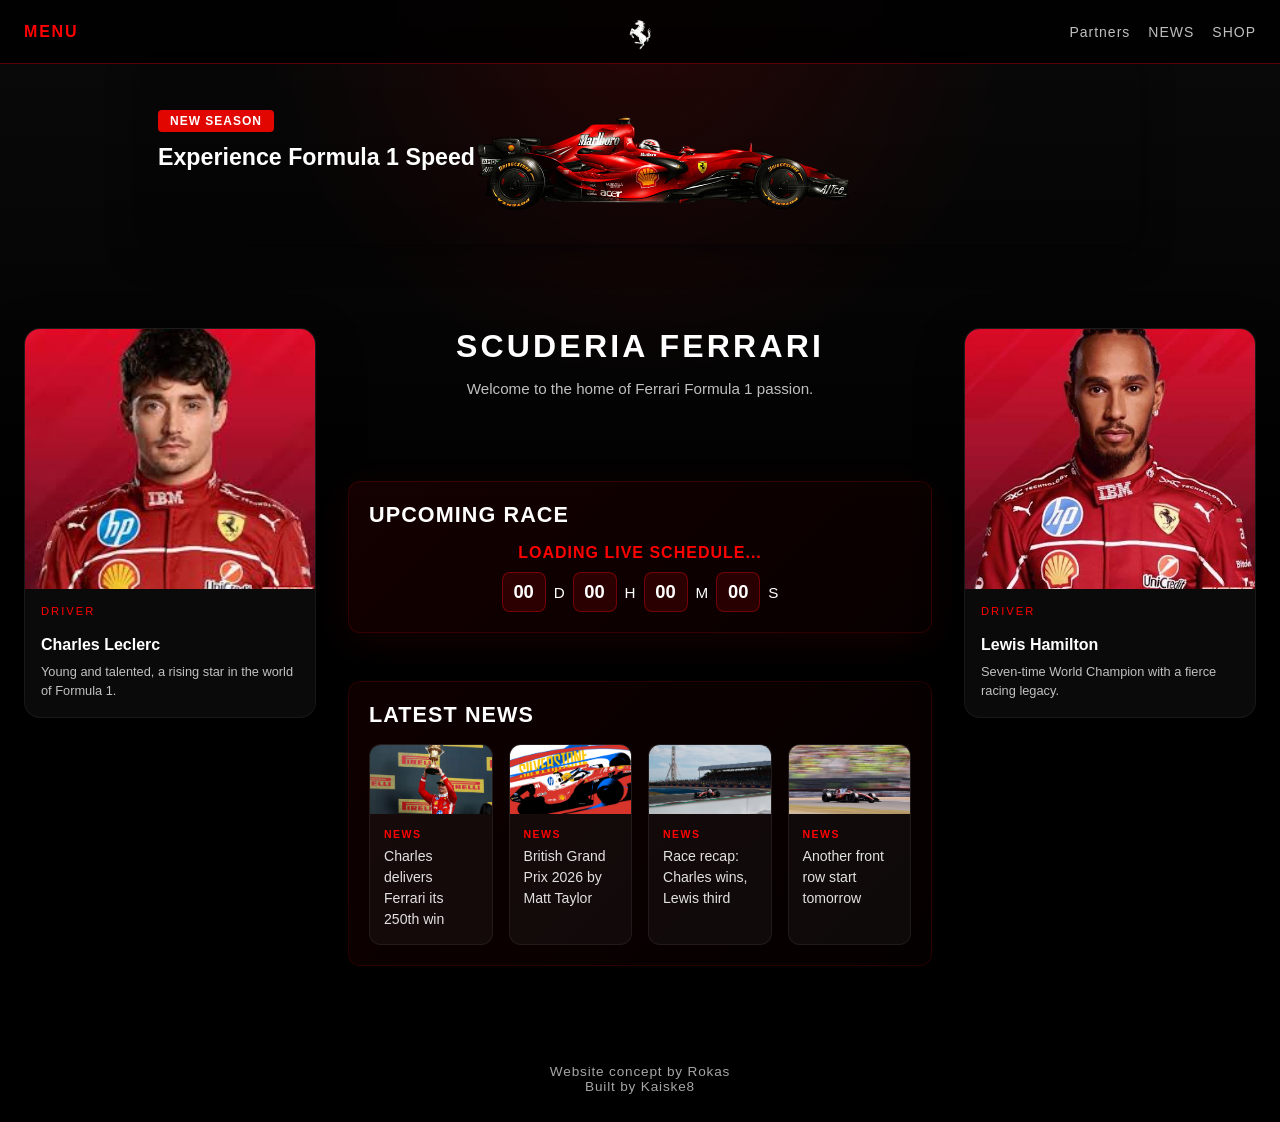
==== commit 7932a841: "really the final one" ====
--- a/index.html
+++ b/index.html
@@ -4,7 +4,7 @@
     <meta charset="UTF-8">
     <meta name="viewport" content="width=device-width, initial-scale=1.0">
     <title>Kaiske8 | Scuderia Ferrari Hub</title>
-    <link rel="icon" href="assets/Ferrari-favicon.png" type="image/x-icon">
+    <link rel="icon" href="Assets/Ferrari-favicon.png" type="image/x-icon">
     <link rel="stylesheet" href="style.css">
 </head>
 <body>
@@ -12,7 +12,7 @@
         <button class="menu-btn" type="button">MENU</button>
 
         <div class="logo-container" aria-label="Ferrari Homepage">
-            <img src="assets/ferrari-logo.png" alt="Ferrari Logo" class="navbar-logo" tabindex="-1">
+            <img src="Assets/ferrari-logo.png" alt="Ferrari Logo" class="navbar-logo" tabindex="-1">
         </div>
 
         <div class="nav-actions">
@@ -26,15 +26,15 @@
             <span class="f1-tag">New Season</span>
             <h2>Experience Formula 1 Speed</h2>
         </div>
-        <img src="assets/f1-car.png" alt="F1 Car" class="f1-car-image">
-        <audio id="f1-engine-sound" src="assets/Engine.mp3" preload="auto"></audio>
+        <img src="Assets/f1-car.png" alt="F1 Car" class="f1-car-image">
+        <audio id="f1-engine-sound" src="Assets/Engine.mp3" preload="auto"></audio>
     </div>
 
     <main class="hero-section">
         <section class="homepage-layout">
             <div class="left-column">
                 <a href="charles.html" class="hero-card" aria-label="Charles Leclerc">
-                    <img src="assets/charles.jpg" alt="Charles Leclerc" class="driver-photo">
+                    <img src="Assets/charles.jpg" alt="Charles Leclerc" class="driver-photo">
                     <div class="hero-caption">
                         <span class="driver-role">Driver</span>
                         <h2>Charles Leclerc</h2>
@@ -66,7 +66,7 @@
                    <h2>Latest News</h2>
                    <div class="news-grid">
                     <a href="https://www.ferrari.com/en-EN/formula1/articles/austrian-grand-prix-2026-free-practice-2" class="news-card" target="_blank" rel="noopener">
-                <img src="assets/news-1.jpg" alt="Charles delivers Ferrari its 250th win">
+                <img src="Assets/news-1.jpg" alt="Charles delivers Ferrari its 250th win">
                 <div class="news-card-body">
                   <span class="news-tag">Practice 2</span>
                   <p>Free Practice 2: Lewis fifth, Charles eighth </p>
@@ -74,7 +74,7 @@
                 </a>
 
                     <a href="https://www.ferrari.com/en-EN/formula1/articles/austrian-grand-prix-2026-free-practice-1" class="news-card" target="_blank" rel="noopener">
-                <img src="assets/news-2.jpg" alt="Free practice 1: Lewis fifth, Dino ninth">
+                <img src="Assets/news-2.jpg" alt="Free practice 1: Lewis fifth, Dino ninth">
                 <div class="news-card-body">
                   <span class="news-tag">Practice 1</span>
                   <p>Free practice 1: Lewis fifth, Dino ninth </p>
@@ -82,7 +82,7 @@
                 </a>
 
                     <a href="https://www.ferrari.com/en-EN/formula1/articles/austrian-grand-prix-2026-media-leclerc" class="news-card" target="_blank" rel="noopener">
-                <img src="assets/news-3.jpg" alt="Charles — The target is to put everything together">
+                <img src="Assets/news-3.jpg" alt="Charles — The target is to put everything together">
                 <div class="news-card-body">
                   <span class="news-tag">Charles</span>
                   <p>Charles: "The target is to put everything together"</p>
@@ -90,7 +90,7 @@
                 </a>
 
                     <a href="https://www.ferrari.com/en-EN/formula1/articles/austrian-grand-prix-2026-media-hamilton" class="news-card" target="_blank" rel="noopener">
-                <img src="assets/news-4.jpg" alt="Lewis: We are building one step at a time">
+                <img src="Assets/news-4.jpg" alt="Lewis: We are building one step at a time">
                 <div class="news-card-body">
                   <span class="news-tag">lewis</span>
                   <p>Lewis: We are building one step at a time</p>
@@ -101,7 +101,7 @@
 
             <div class="right-column">
                 <a href="lewis.html" class="hero-card" aria-label="Lewis Hamilton">
-                    <img src="assets/lewis.jpg" alt="Lewis Hamilton" class="driver-photo">
+                    <img src="Assets/lewis.jpg" alt="Lewis Hamilton" class="driver-photo">
                     <div class="hero-caption">
                         <span class="driver-role">Driver</span>
                         <h2>Lewis Hamilton</h2>
